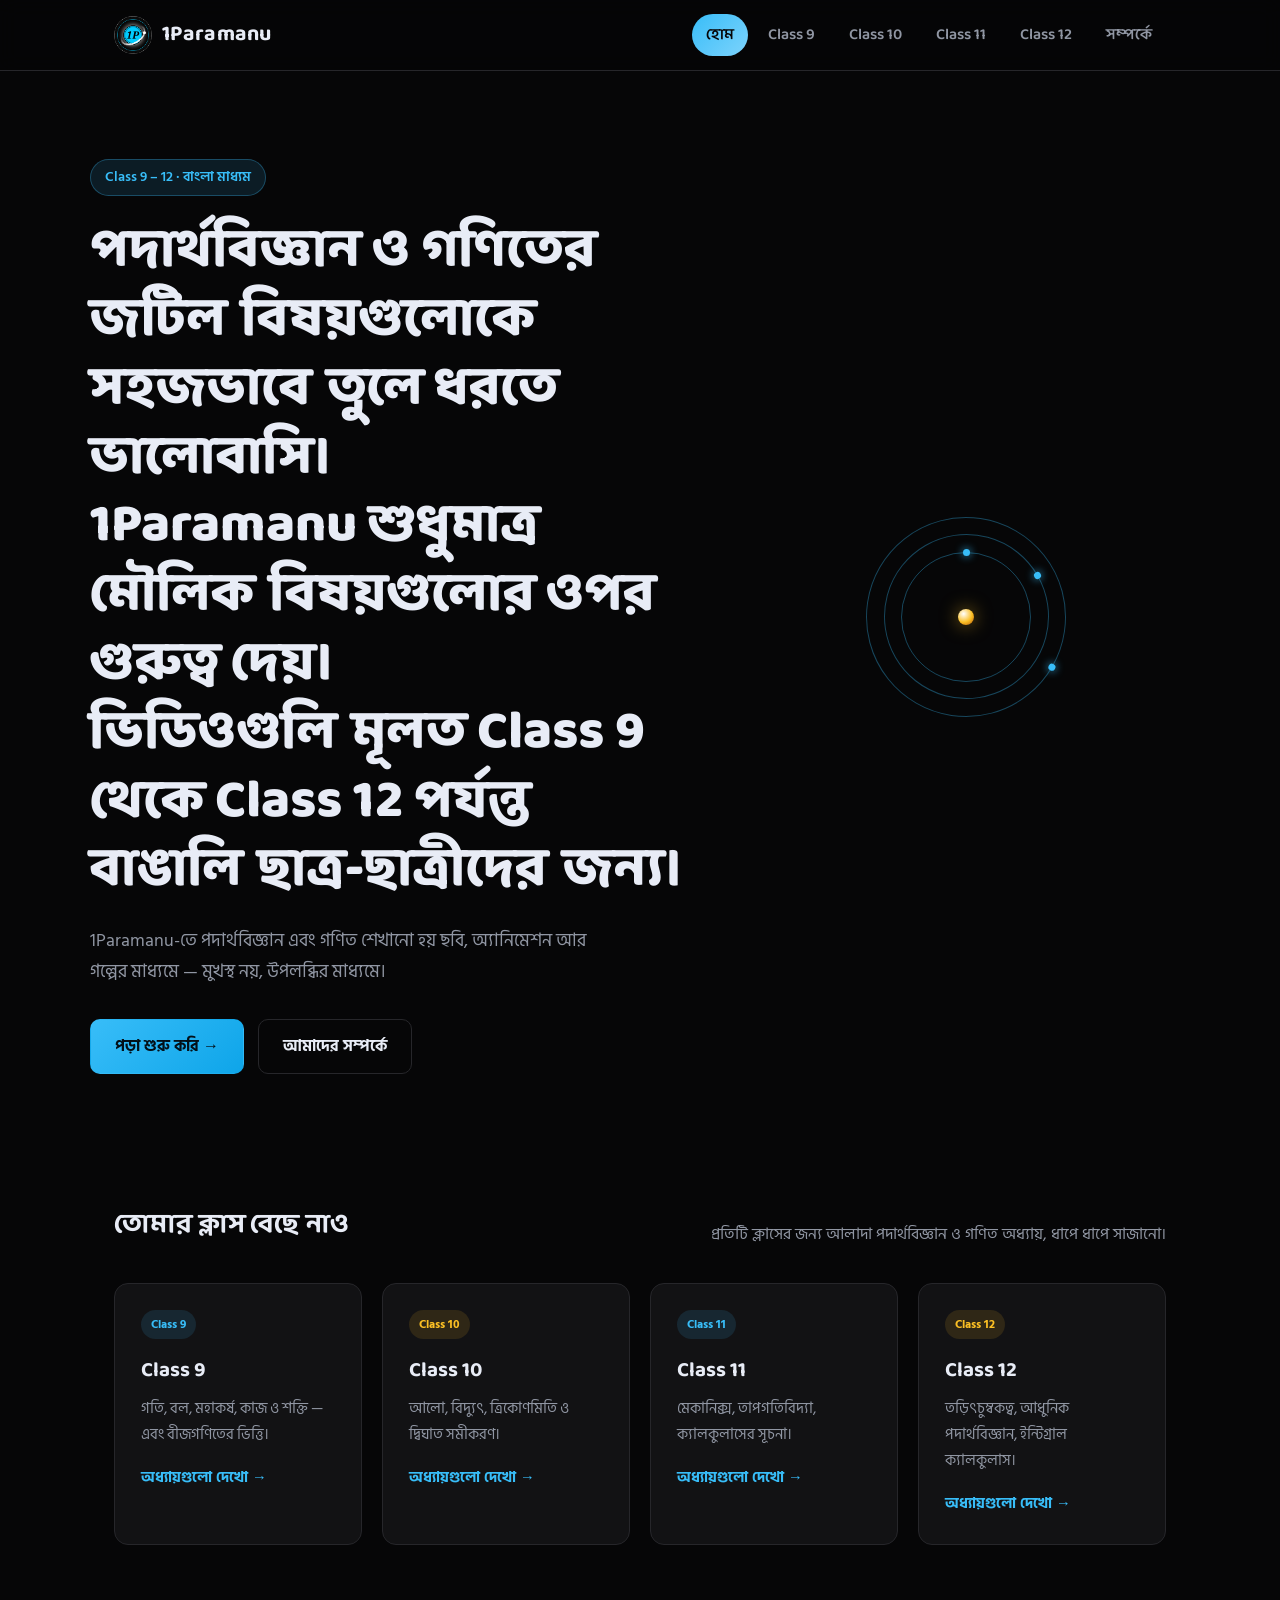
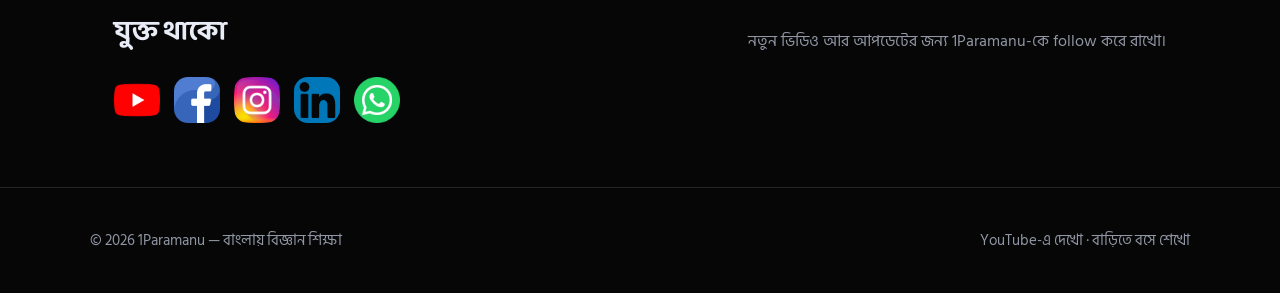
==== index.html @ c8148824 "Update index.html" ====
<!DOCTYPE html>
<html lang="bn">
<head>
<meta charset="UTF-8">
<meta name="viewport" content="width=device-width, initial-scale=1.0">
<title>1Paramanu | পদার্থবিজ্ঞান ও গণিত, বাংলায়</title>
<meta name="description" content="Class 9 থেকে 12 পর্যন্ত পদার্থবিজ্ঞান ও গণিত, সহজ বাংলায়, ভিজ্যুয়াল অ্যানিমেশনের মাধ্যমে।">
<link rel="stylesheet" href="style.css">
</head>
<body>

<header>
  <nav class="nav">
    <a href="index.html" class="logo">
      <img src="logo.webp" alt="One Paramanu" class="logo-img" width="38" height="38">
      1Paramanu
    </a>
    <button class="nav-toggle" aria-label="মেনু খুলুন" onclick="document.querySelector('.nav-links').classList.toggle('open')">☰</button>
    <ul class="nav-links">
      <li><a class="nav-link active" href="index.html">হোম</a></li>
      <li><a class="nav-link" href="class9.html">Class 9</a></li>
      <li><a class="nav-link" href="class10.html">Class 10</a></li>
      <li><a class="nav-link" href="class11.html">Class 11</a></li>
      <li><a class="nav-link" href="class12.html">Class 12</a></li>
      <li><a class="nav-link" href="about.html">সম্পর্কে</a></li>
    </ul>
  </nav>
</header>

<section class="hero">
  <div class="hero-grid">
    <div>
      <span class="eyebrow"> Class 9 – 12 · বাংলা মাধ্যম</span>
      <h1>
পদার্থবিজ্ঞান ও গণিতের জটিল বিষয়গুলোকে সহজভাবে তুলে ধরতে ভালোবাসি।<br>
1Paramanu শুধুমাত্র মৌলিক বিষয়গুলোর ওপর গুরুত্ব দেয়।<br>
ভিডিওগুলি মূলত Class 9 থেকে Class 12 পর্যন্ত বাঙালি ছাত্র-ছাত্রীদের জন্য।
</h1>
      <p>1Paramanu-তে পদার্থবিজ্ঞান এবং গণিত শেখানো হয় ছবি, অ্যানিমেশন আর গল্পের মাধ্যমে — মুখস্থ নয়, উপলব্ধির মাধ্যমে।</p>
      <div class="btn-row">
        <a href="class9.html" class="btn btn-primary">পড়া শুরু করি →</a>
        <a href="about.html" class="btn btn-secondary">আমাদের সম্পর্কে</a>
      </div>
    </div>
    <div class="atom-stage">
      <div class="atom">
        <div class="orbit orbit-1"><div class="electron"></div></div>
        <div class="orbit orbit-2"><div class="electron"></div></div>
        <div class="orbit orbit-3"><div class="electron"></div></div>
        <div class="nucleus"></div>
      </div>
    </div>
  </div>
</section>

<section id="classes">
  <div class="wrap">
    <div class="section-head">
      <h2>তোমার ক্লাস বেছে নাও</h2>
      <p>প্রতিটি ক্লাসের জন্য আলাদা পদার্থবিজ্ঞান ও গণিত অধ্যায়, ধাপে ধাপে সাজানো।</p>
    </div>
    <div class="class-grid">
      <div class="class-card">
        <span class="tag physics">Class 9</span>
        <h3>Class 9</h3>
        <p>গতি, বল, মহাকর্ষ, কাজ ও শক্তি — এবং বীজগণিতের ভিত্তি।</p>
        <a class="go" href="class9.html">অধ্যায়গুলো দেখো →</a>
      </div>
      <div class="class-card">
        <span class="tag math">Class 10</span>
        <h3>Class 10</h3>
        <p>আলো, বিদ্যুৎ, ত্রিকোণমিতি ও দ্বিঘাত সমীকরণ।</p>
        <a class="go" href="class10.html">অধ্যায়গুলো দেখো →</a>
      </div>
      <div class="class-card">
        <span class="tag physics">Class 11</span>
        <h3>Class 11</h3>
        <p>মেকানিক্স, তাপগতিবিদ্যা, ক্যালকুলাসের সূচনা।</p>
        <a class="go" href="class11.html">অধ্যায়গুলো দেখো →</a>
      </div>
      <div class="class-card">
        <span class="tag math">Class 12</span>
        <h3>Class 12</h3>
        <p>তড়িৎচুম্বকত্ব, আধুনিক পদার্থবিজ্ঞান, ইন্টিগ্রাল ক্যালকুলাস।</p>
        <a class="go" href="class12.html">অধ্যায়গুলো দেখো →</a>
      </div>
    </div>
  </div>
</section>

<section class="social-section">
  <div class="wrap">
    <div class="section-head">
      <h2>যুক্ত থাকো</h2>
      <p>নতুন ভিডিও আর আপডেটের জন্য 1Paramanu-কে follow করে রাখো।</p>
    </div>
    <div class="social-row">
      <a class="social-btn youtube" href="https://youtube.com/@1paramanu?si=-sLL2XbflFCzx0f9" target="_blank" rel="noopener" aria-label="YouTube">
        <img src="youtube.webp" alt="YouTube" width="46" height="46">
      </a>
      <a class="social-btn facebook" href="https://facebook.com/profile.php?id=61591580364175" target="_blank" rel="noopener" aria-label="Facebook">
        <img src="facebook.webp" alt="Facebook" width="46" height="46">
      </a>
      <a class="social-btn instagram" href="https://instagram.com/one_paramanu" target="_blank" rel="noopener" aria-label="Instagram">
        <img src="instagram.webp" alt="Instagram" width="46" height="46">
      </a>
      <a class="social-btn linkedin" href="https://www.linkedin.com/in/subhajit-das-558a62386/" target="_blank" rel="noopener" aria-label="LinkedIn">
        <img src="linkedin.webp" alt="LinkedIn" width="46" height="46">
      </a>
      <a class="social-btn whatsapp" href="https://whatsapp.com/channel/0029VbBiETI7dmeeoJoPIU3R" target="_blank" rel="noopener" aria-label="WhatsApp">
        <img src="whatsapp.webp" alt="WhatsApp" width="46" height="46">
      </a>
    </div>
  </div>
</section>

<footer>
  <div class="footer-wrap">
    <span>© 2026 1Paramanu — বাংলায় বিজ্ঞান শিক্ষা</span>
    <span>YouTube-এ দেখো · বাড়িতে বসে শেখো</span>
  </div>
</footer>

</body>
</html>
---- style.css ----
/* =====================================================
   One Paramanu — shared stylesheet
   ===================================================== */

@import url('https://fonts.googleapis.com/css2?family=Baloo+Da+2:wght@500;600;700;800&family=Hind+Siliguri:wght@400;500;600;700&display=swap');

:root{
  /* ---- Color tokens ---- */
  --bg:        #060607;   /* true dark black background */
  --bg-alt:    #0C0C0E;   /* slightly lighter panel */
  --surface:   #121214;   /* card surface */
  --border:    #26262A;   /* hairline borders */
  --text:      #E8ECF6;   /* primary text */
  --text-muted:#9096A3;   /* secondary text */

  --physics:        #38BDF8;   /* sky blue — physics */
  --physics-soft:   rgba(56,189,248,0.12);
  --math:           #FBBF24;   /* amber/gold — mathematics */
  --math-soft:      rgba(251,191,36,0.12);

  --radius: 14px;
  --max-width: 1100px;
}

*{ box-sizing:border-box; margin:0; padding:0; }

html{ scroll-behavior:smooth; }

body{
  background:var(--bg);
  color:var(--text);
  font-family:'Hind Siliguri', sans-serif;
  line-height:1.7;
  -webkit-font-smoothing:antialiased;
}

h1,h2,h3,.logo,.nav-link,.pill{
  font-family:'Baloo Da 2', 'Hind Siliguri', sans-serif;
}

a{ color:inherit; text-decoration:none; }

img,svg{ display:block; max-width:100%; }

.wrap{
  max-width:var(--max-width);
  margin:0 auto;
  padding:0 24px;
}

/* ---------------- Header ---------------- */
header{
  position:sticky;
  top:0;
  z-index:50;
  background:rgba(6,6,7,0.85);
  backdrop-filter:blur(10px);
  border-bottom:1px solid var(--border);
}

.nav{
  display:flex;
  align-items:center;
  justify-content:space-between;
  padding:16px 24px;
  max-width:var(--max-width);
  margin:0 auto;
}

.logo{
  display:flex;
  align-items:center;
  gap:10px;
  font-size:1.35rem;
  font-weight:700;
  letter-spacing:0.3px;
}

.logo-img{ height:38px; width:38px; object-fit:contain; border-radius:50%; }

.nav-links{
  display:flex;
  align-items:center;
  gap:6px;
  list-style:none;
  flex-wrap:wrap;
}

.nav-link{
  padding:8px 14px;
  border-radius:999px;
  font-size:0.98rem;
  font-weight:600;
  color:var(--text-muted);
  transition:background .2s, color .2s;
}

.nav-link:hover{ color:var(--text); background:var(--surface); }

.nav-link.active{
  color:var(--bg);
  background:linear-gradient(135deg, var(--physics), #7dd3fc);
}

.nav-toggle{
  display:none;
  background:none;
  border:1px solid var(--border);
  border-radius:8px;
  color:var(--text);
  padding:8px 10px;
  font-size:1.2rem;
}

/* ---------------- Hero ---------------- */
.hero{
  padding:88px 24px 64px;
  position:relative;
  overflow:hidden;
}

.hero-grid{
  max-width:var(--max-width);
  margin:0 auto;
  display:grid;
  grid-template-columns:1.15fr 0.85fr;
  gap:48px;
  align-items:center;
}

.eyebrow{
  display:inline-flex;
  align-items:center;
  gap:8px;
  font-size:0.85rem;
  font-weight:600;
  color:var(--physics);
  background:var(--physics-soft);
  border:1px solid rgba(56,189,248,0.3);
  padding:6px 14px;
  border-radius:999px;
  margin-bottom:22px;
}

.hero h1{
  font-size:clamp(2.1rem, 4.2vw, 3.4rem);
  font-weight:800;
  line-height:1.28;
  margin-bottom:20px;
}

.hero h1 .hl-physics{ color:var(--physics); }
.hero h1 .hl-math{ color:var(--math); }

.hero p{
  font-size:1.12rem;
  color:var(--text-muted);
  max-width:52ch;
  margin-bottom:32px;
}

.btn-row{ display:flex; gap:14px; flex-wrap:wrap; }

.btn{
  display:inline-flex;
  align-items:center;
  gap:8px;
  padding:13px 24px;
  border-radius:10px;
  font-weight:700;
  font-size:1rem;
  border:1px solid transparent;
  cursor:pointer;
}

.btn-primary{
  background:linear-gradient(135deg, var(--physics), #0ea5e9);
  color:#031018;
}

.btn-secondary{
  background:transparent;
  border:1px solid var(--border);
  color:var(--text);
}

/* ---- Orbiting atom, the site's signature visual ---- */
.atom-stage{
  display:flex;
  align-items:center;
  justify-content:center;
}

.atom{
  width:min(200px, 55vw);
  height:min(200px, 55vw);
  position:relative;
}

.nucleus{
  position:absolute;
  top:50%; left:50%;
  width:16px; height:16px;
  margin:-8px 0 0 -8px;
  border-radius:50%;
  background:radial-gradient(circle at 35% 30%, #fff, var(--math) 55%, #b45309 100%);
  box-shadow:0 0 18px rgba(251,191,36,0.55);
}

.orbit{
  position:absolute;
  top:50%; left:50%;
  border:1px solid rgba(56,189,248,0.35);
  border-radius:50%;
  transform-origin:center;
}

.orbit-1{ width:130px; height:130px; margin:-65px 0 0 -65px; transform:rotate(0deg); animation:spin 9s linear infinite; }
.orbit-2{ width:165px; height:165px; margin:-82.5px 0 0 -82.5px; transform:rotate(60deg); animation:spin 13s linear infinite reverse; }
.orbit-3{ width:200px; height:200px; margin:-100px 0 0 -100px; transform:rotate(120deg); animation:spin 17s linear infinite; }

.electron{
  position:absolute;
  top:-4px; left:50%;
  width:7px; height:7px;
  margin-left:-3.5px;
  border-radius:50%;
  background:var(--physics);
  box-shadow:0 0 8px var(--physics);
}

@keyframes spin{ to{ transform:rotate(360deg); } }
.orbit-2{ animation-name:spinRev; }
@keyframes spinRev{ from{ transform:rotate(60deg); } to{ transform:rotate(-300deg); } }

@media (prefers-reduced-motion: reduce){
  .orbit-1,.orbit-2,.orbit-3{ animation:none; }
}

/* ---------------- Section shared ---------------- */
section{ padding:64px 24px; }

.section-head{
  display:flex;
  align-items:flex-end;
  justify-content:space-between;
  gap:20px;
  margin-bottom:34px;
  flex-wrap:wrap;
}

.section-head h2{
  font-size:1.7rem;
  font-weight:700;
}

.section-head p{ color:var(--text-muted); max-width:60ch; }

/* ---------------- Class grid ---------------- */
.class-grid{
  display:grid;
  grid-template-columns:repeat(auto-fit, minmax(230px, 1fr));
  gap:20px;
}

.class-card{
  background:var(--surface);
  border:1px solid var(--border);
  border-radius:var(--radius);
  padding:26px;
  transition:transform .2s, border-color .2s;
}

.class-card:hover{
  transform:translateY(-4px);
  border-color:var(--physics);
}

.class-card .tag{
  display:inline-block;
  font-size:0.78rem;
  font-weight:700;
  padding:4px 10px;
  border-radius:999px;
  margin-bottom:14px;
}

.tag.physics{ background:var(--physics-soft); color:var(--physics); }
.tag.math{ background:var(--math-soft); color:var(--math); }

.class-card h3{ font-size:1.3rem; margin-bottom:8px; }
.class-card p{ color:var(--text-muted); font-size:0.96rem; margin-bottom:16px; }

.class-card .go{
  font-weight:700;
  font-size:0.92rem;
  color:var(--physics);
}

/* ---------------- Subject pills row (subject pages) ---------------- */
.pill-row{
  display:flex;
  gap:10px;
  flex-wrap:wrap;
  margin-bottom:36px;
}

.pill{
  padding:9px 18px;
  border-radius:999px;
  border:1px solid var(--border);
  background:var(--surface);
  font-weight:600;
  font-size:0.95rem;
  color:var(--text-muted);
}

.pill.active.physics{ border-color:var(--physics); color:var(--physics); background:var(--physics-soft); }
.pill.active.math{ border-color:var(--math); color:var(--math); background:var(--math-soft); }

/* ---------------- Topic list (subject pages) ---------------- */
.topic-list{ display:flex; flex-direction:column; gap:14px; }

.topic-row{
  display:flex;
  align-items:center;
  gap:18px;
  background:var(--surface);
  border:1px solid var(--border);
  border-radius:12px;
  padding:18px 22px;
}

.topic-num{
  font-family:'Baloo Da 2', sans-serif;
  font-weight:700;
  font-size:1.1rem;
  color:var(--text-muted);
  min-width:34px;
}

.topic-row h4{ font-size:1.05rem; font-weight:700; margin-bottom:2px; }
.topic-row span{ font-size:0.88rem; color:var(--text-muted); }

.topic-row .status{
  margin-inline-start:auto;
  font-size:0.8rem;
  font-weight:700;
  padding:4px 10px;
  border-radius:999px;
  white-space:nowrap;
}

.status.ready{ background:rgba(74,222,128,0.12); color:#4ADE80; }
.status.soon{ background:rgba(148,163,184,0.14); color:var(--text-muted); }

/* ---------------- About page ---------------- */
.about-block{
  display:grid;
  grid-template-columns:1fr;
  gap:22px;
  max-width:780px;
}

.about-block p{ color:var(--text-muted); }

/* ---------------- Social links ---------------- */
.social-row{
  display:flex;
  gap:14px;
  flex-wrap:wrap;
}

.social-btn{
  display:flex;
  align-items:center;
  justify-content:center;
  width:46px;
  height:46px;
  border-radius:14px;
  background:none;
  border:none;
  overflow:hidden;
  transition:transform .2s;
}

.social-btn img{ width:100%; height:100%; object-fit:contain; display:block; }

.social-btn:hover{
  transform:translateY(-3px) scale(1.06);
}

.social-section{
  padding-top:0;
}

.social-section .section-head{ margin-bottom:22px; }

.edu-list{
  list-style:none;
  display:flex;
  flex-direction:column;
  gap:12px;
}

.edu-list li{
  background:var(--surface);
  border:1px solid var(--border);
  border-radius:10px;
  padding:14px 18px;
  color:var(--text-muted);
  font-size:0.98rem;
}

.edu-list li strong{ color:var(--text); }

.contact-line{
  display:flex;
  align-items:center;
  gap:8px;
  font-weight:600;
  color:var(--physics);
}

/* About page: sky-blue & yellow heading accents */
.heading-sky{ color:var(--physics) !important; }
.heading-yellow{ color:var(--math) !important; }

/* Profile photo */
.profile-row{
  display:flex;
  align-items:center;
  gap:28px;
  flex-wrap:wrap;
  margin-bottom:8px;
}

.profile-photo{
  width:88px;
  height:88px;
  border-radius:50%;
  object-fit:cover;
  border:3px solid var(--physics);
  box-shadow:0 0 24px rgba(56,189,248,0.25);
  flex-shrink:0;
}

/* Social icons use full-color logo images, no per-brand overrides needed */

/* ---------------- Footer ---------------- */
footer{
  border-top:1px solid var(--border);
  padding:40px 24px;
  color:var(--text-muted);
  font-size:0.92rem;
}

.footer-wrap{
  max-width:var(--max-width);
  margin:0 auto;
  display:flex;
  justify-content:space-between;
  flex-wrap:wrap;
  gap:16px;
}

/* ---------------- Responsive ---------------- */
@media (max-width: 860px){
  .hero-grid{ grid-template-columns:1fr; }
  .atom-stage{ order:-1; }
}

@media (max-width: 720px){
  .nav-links{
    position:absolute;
    top:100%; left:0; right:0;
    background:var(--bg-alt);
    border-bottom:1px solid var(--border);
    flex-direction:column;
    align-items:stretch;
    padding:10px 24px 18px;
    display:none;
  }
  .nav-links.open{ display:flex; }
  .nav-toggle{ display:inline-block; }
}
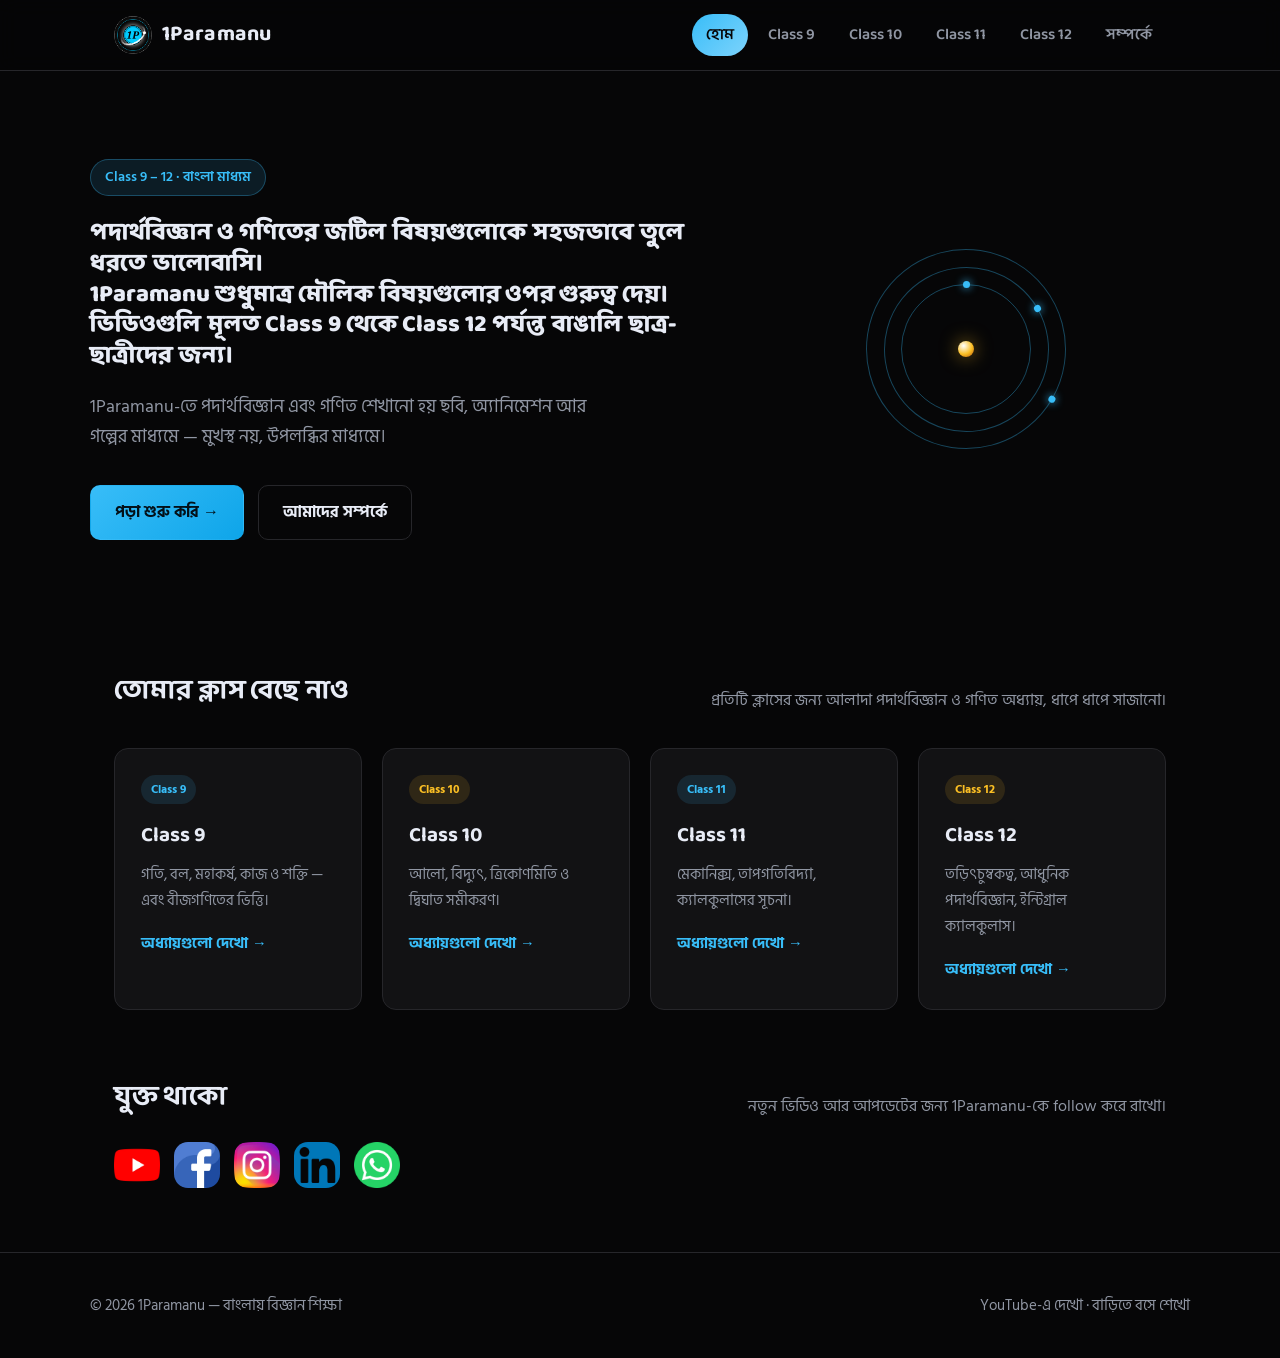
==== commit e9b9516f: "Update index.html" ====
--- a/index.html
+++ b/index.html
@@ -31,7 +31,7 @@
   <div class="hero-grid">
     <div>
       <span class="eyebrow"> Class 9 – 12 · বাংলা মাধ্যম</span>
-      <h1>
+      <h1 style="font-size: 24px;">
 পদার্থবিজ্ঞান ও গণিতের জটিল বিষয়গুলোকে সহজভাবে তুলে ধরতে ভালোবাসি।<br>
 1Paramanu শুধুমাত্র মৌলিক বিষয়গুলোর ওপর গুরুত্ব দেয়।<br>
 ভিডিওগুলি মূলত Class 9 থেকে Class 12 পর্যন্ত বাঙালি ছাত্র-ছাত্রীদের জন্য।
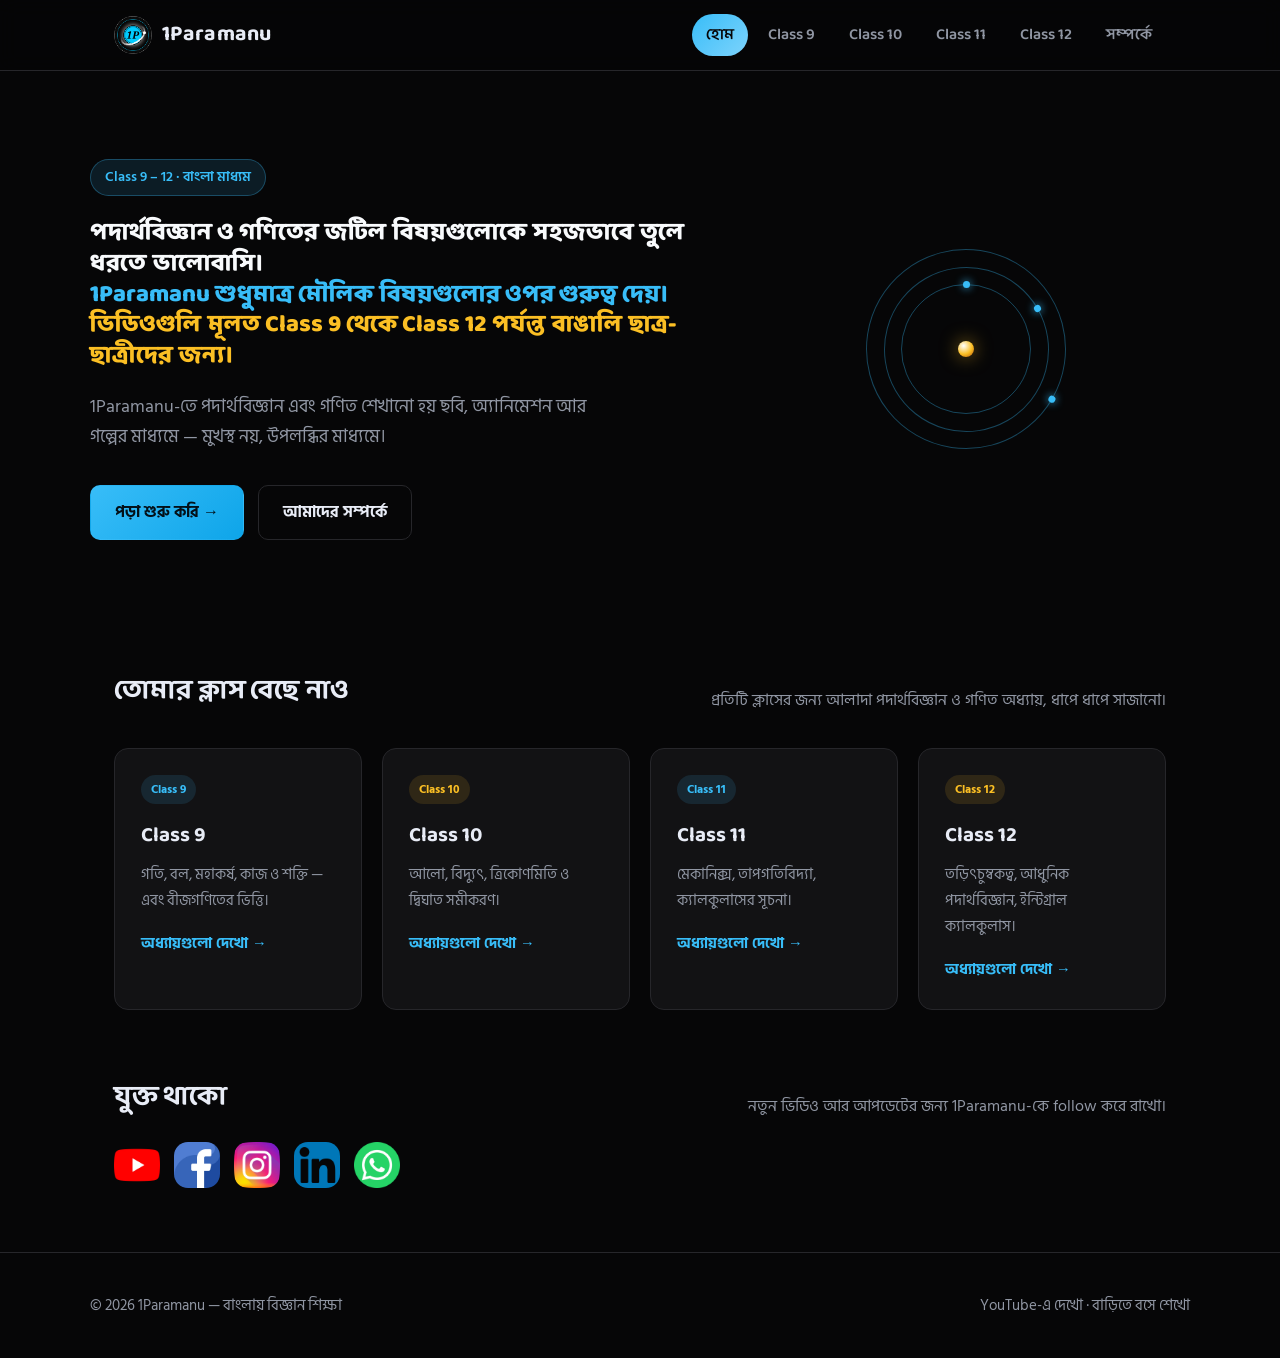
==== commit a4dd22f0: "Update index.html" ====
--- a/index.html
+++ b/index.html
@@ -32,9 +32,9 @@
     <div>
       <span class="eyebrow"> Class 9 – 12 · বাংলা মাধ্যম</span>
       <h1 style="font-size: 24px;">
-পদার্থবিজ্ঞান ও গণিতের জটিল বিষয়গুলোকে সহজভাবে তুলে ধরতে ভালোবাসি।<br>
-1Paramanu শুধুমাত্র মৌলিক বিষয়গুলোর ওপর গুরুত্ব দেয়।<br>
-ভিডিওগুলি মূলত Class 9 থেকে Class 12 পর্যন্ত বাঙালি ছাত্র-ছাত্রীদের জন্য।
+  <span style="color: #F8FAFC;">পদার্থবিজ্ঞান ও গণিতের জটিল বিষয়গুলোকে সহজভাবে তুলে ধরতে ভালোবাসি।</span><br>
+  <span class="heading-sky">1Paramanu শুধুমাত্র মৌলিক বিষয়গুলোর ওপর গুরুত্ব দেয়।</span><br>
+  <span class="heading-yellow">ভিডিওগুলি মূলত Class 9 থেকে Class 12 পর্যন্ত বাঙালি ছাত্র-ছাত্রীদের জন্য।</span>
 </h1>
       <p>1Paramanu-তে পদার্থবিজ্ঞান এবং গণিত শেখানো হয় ছবি, অ্যানিমেশন আর গল্পের মাধ্যমে — মুখস্থ নয়, উপলব্ধির মাধ্যমে।</p>
       <div class="btn-row">
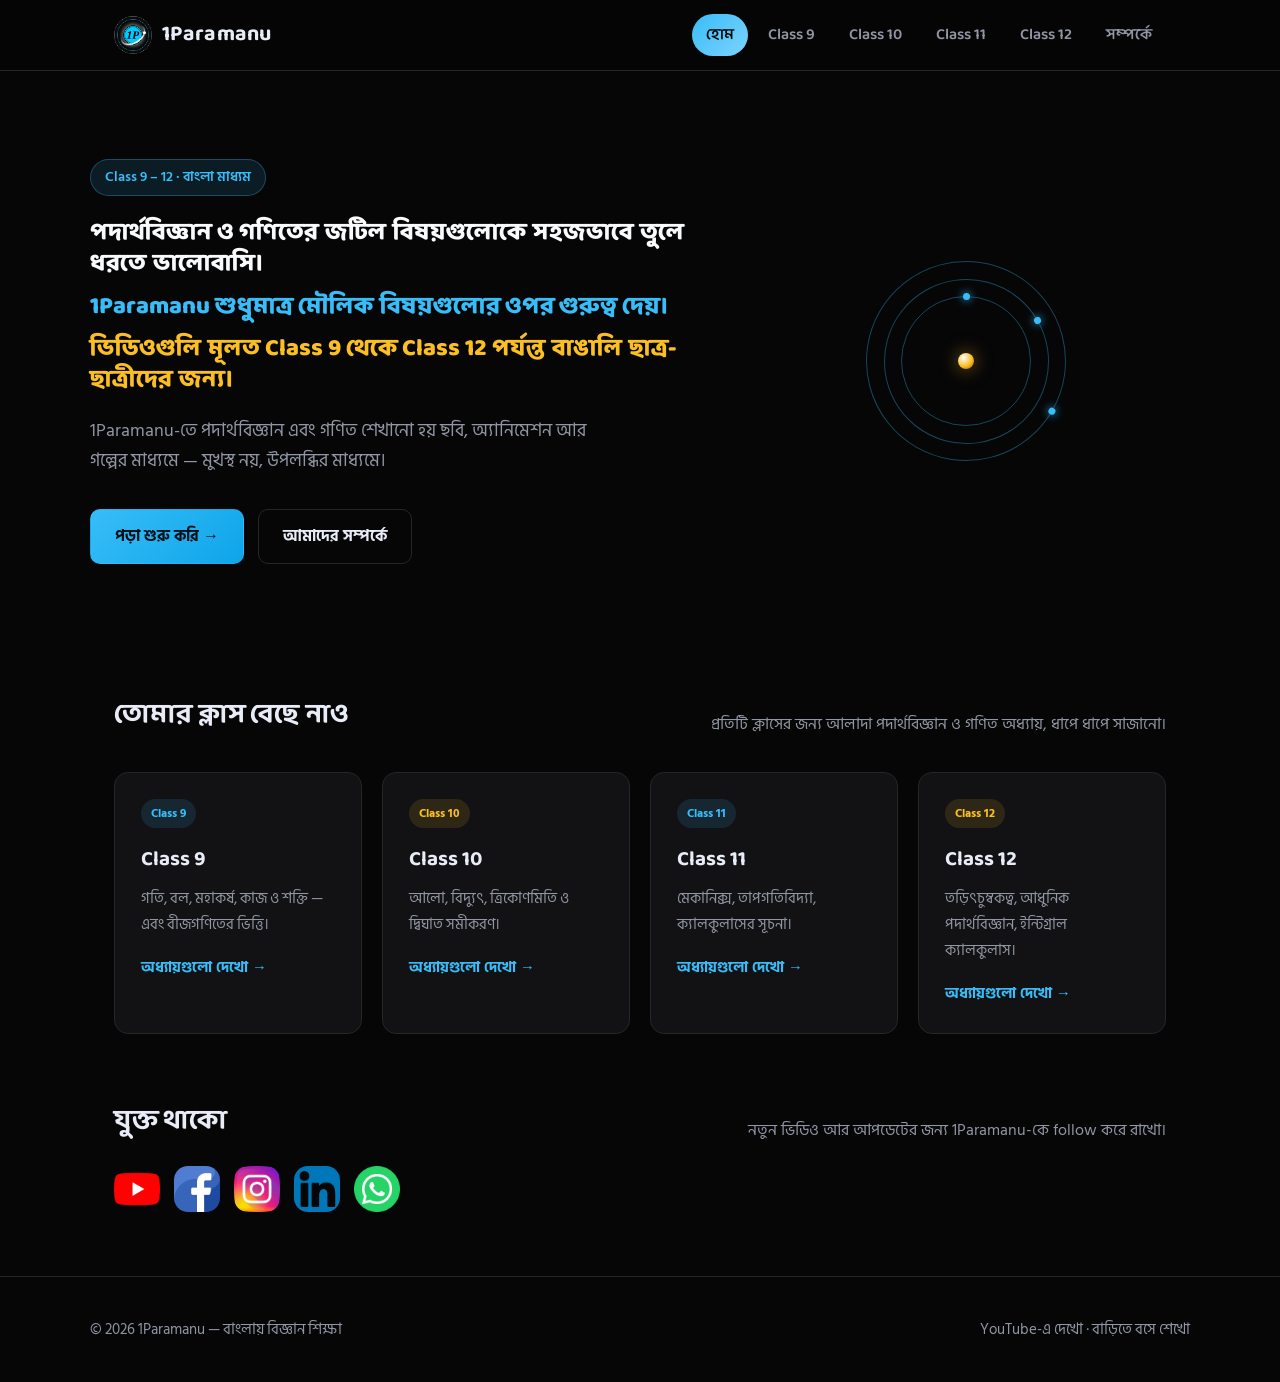
==== commit 5ba42660: "Update index.html" ====
--- a/index.html
+++ b/index.html
@@ -32,9 +32,9 @@
     <div>
       <span class="eyebrow"> Class 9 – 12 · বাংলা মাধ্যম</span>
       <h1 style="font-size: 24px;">
-  <span style="color: #F8FAFC;">পদার্থবিজ্ঞান ও গণিতের জটিল বিষয়গুলোকে সহজভাবে তুলে ধরতে ভালোবাসি।</span><br>
-  <span class="heading-sky">1Paramanu শুধুমাত্র মৌলিক বিষয়গুলোর ওপর গুরুত্ব দেয়।</span><br>
-  <span class="heading-yellow">ভিডিওগুলি মূলত Class 9 থেকে Class 12 পর্যন্ত বাঙালি ছাত্র-ছাত্রীদের জন্য।</span>
+  <span style="color: #F8FAFC; display: block; margin-bottom: 12px;">পদার্থবিজ্ঞান ও গণিতের জটিল বিষয়গুলোকে সহজভাবে তুলে ধরতে ভালোবাসি।</span>
+  <span class="heading-sky" style="display: block; margin-bottom: 12px;">1Paramanu শুধুমাত্র মৌলিক বিষয়গুলোর ওপর গুরুত্ব দেয়।</span>
+  <span class="heading-yellow" style="display: block;">ভিডিওগুলি মূলত Class 9 থেকে Class 12 পর্যন্ত বাঙালি ছাত্র-ছাত্রীদের জন্য।</span>
 </h1>
       <p>1Paramanu-তে পদার্থবিজ্ঞান এবং গণিত শেখানো হয় ছবি, অ্যানিমেশন আর গল্পের মাধ্যমে — মুখস্থ নয়, উপলব্ধির মাধ্যমে।</p>
       <div class="btn-row">
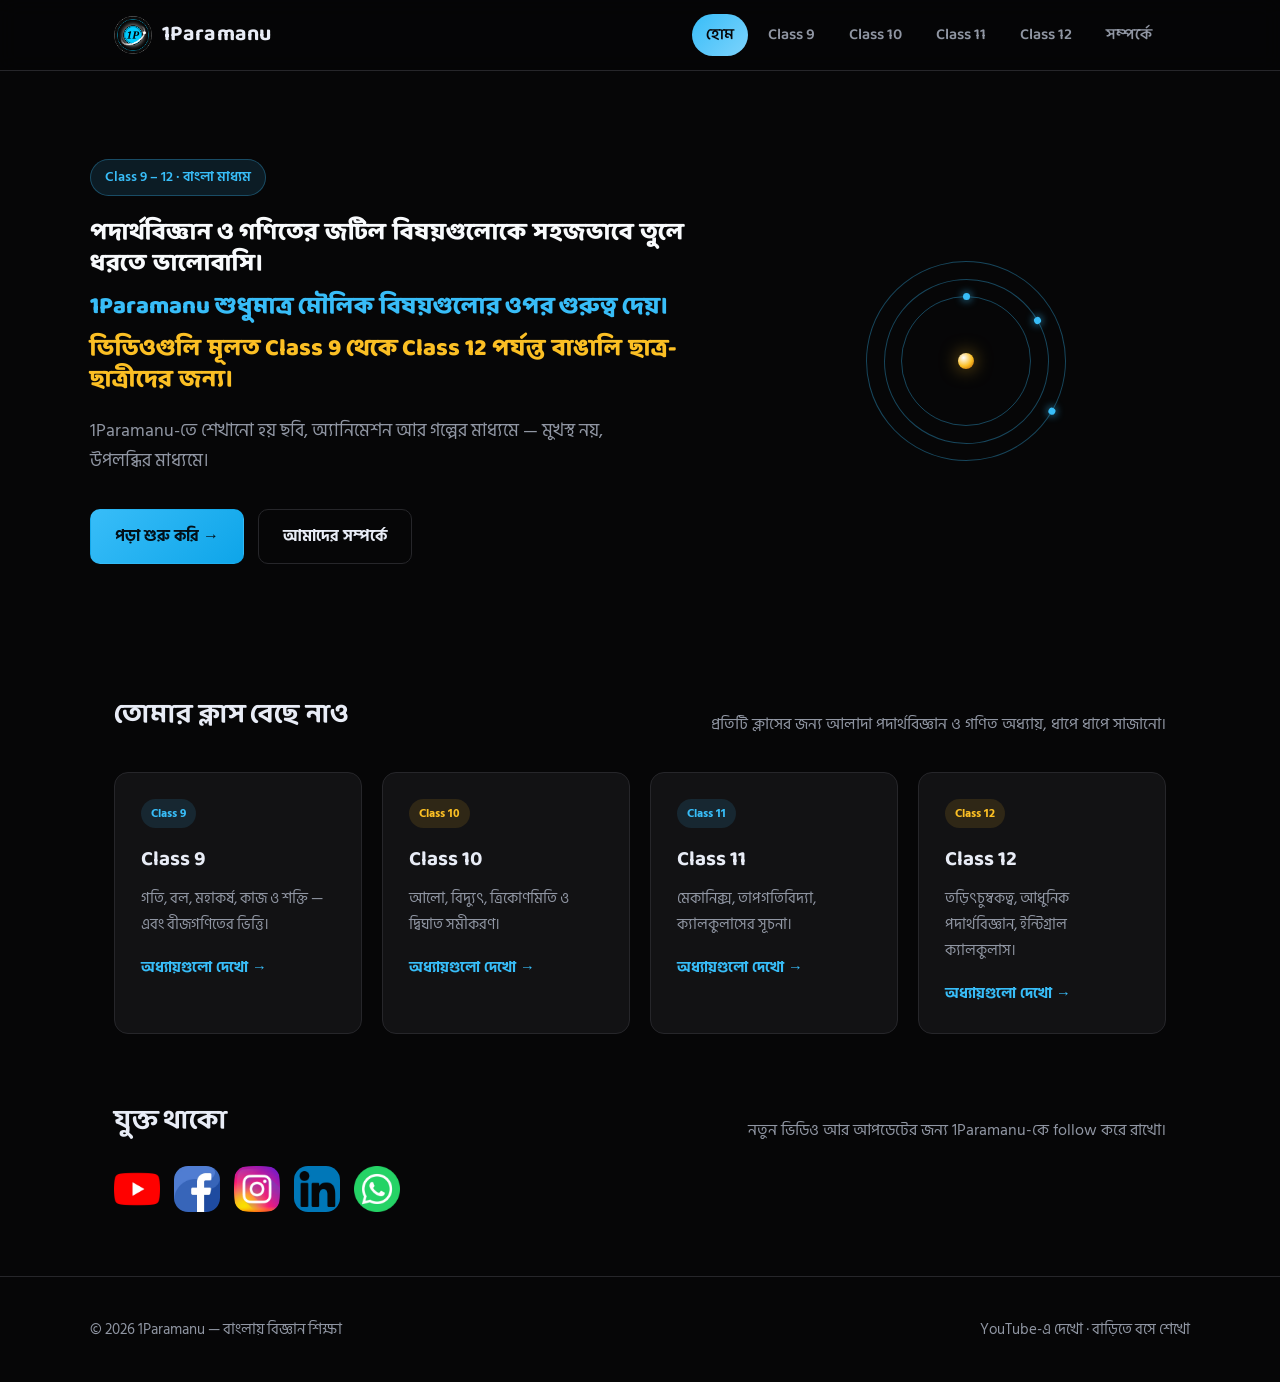
==== commit 0f02bc95: "Update index.html" ====
--- a/index.html
+++ b/index.html
@@ -36,7 +36,7 @@
   <span class="heading-sky" style="display: block; margin-bottom: 12px;">1Paramanu শুধুমাত্র মৌলিক বিষয়গুলোর ওপর গুরুত্ব দেয়।</span>
   <span class="heading-yellow" style="display: block;">ভিডিওগুলি মূলত Class 9 থেকে Class 12 পর্যন্ত বাঙালি ছাত্র-ছাত্রীদের জন্য।</span>
 </h1>
-      <p>1Paramanu-তে পদার্থবিজ্ঞান এবং গণিত শেখানো হয় ছবি, অ্যানিমেশন আর গল্পের মাধ্যমে — মুখস্থ নয়, উপলব্ধির মাধ্যমে।</p>
+      <p>1Paramanu-তে শেখানো হয় ছবি, অ্যানিমেশন আর গল্পের মাধ্যমে — মুখস্থ নয়, উপলব্ধির মাধ্যমে।</p>
       <div class="btn-row">
         <a href="class9.html" class="btn btn-primary">পড়া শুরু করি →</a>
         <a href="about.html" class="btn btn-secondary">আমাদের সম্পর্কে</a>
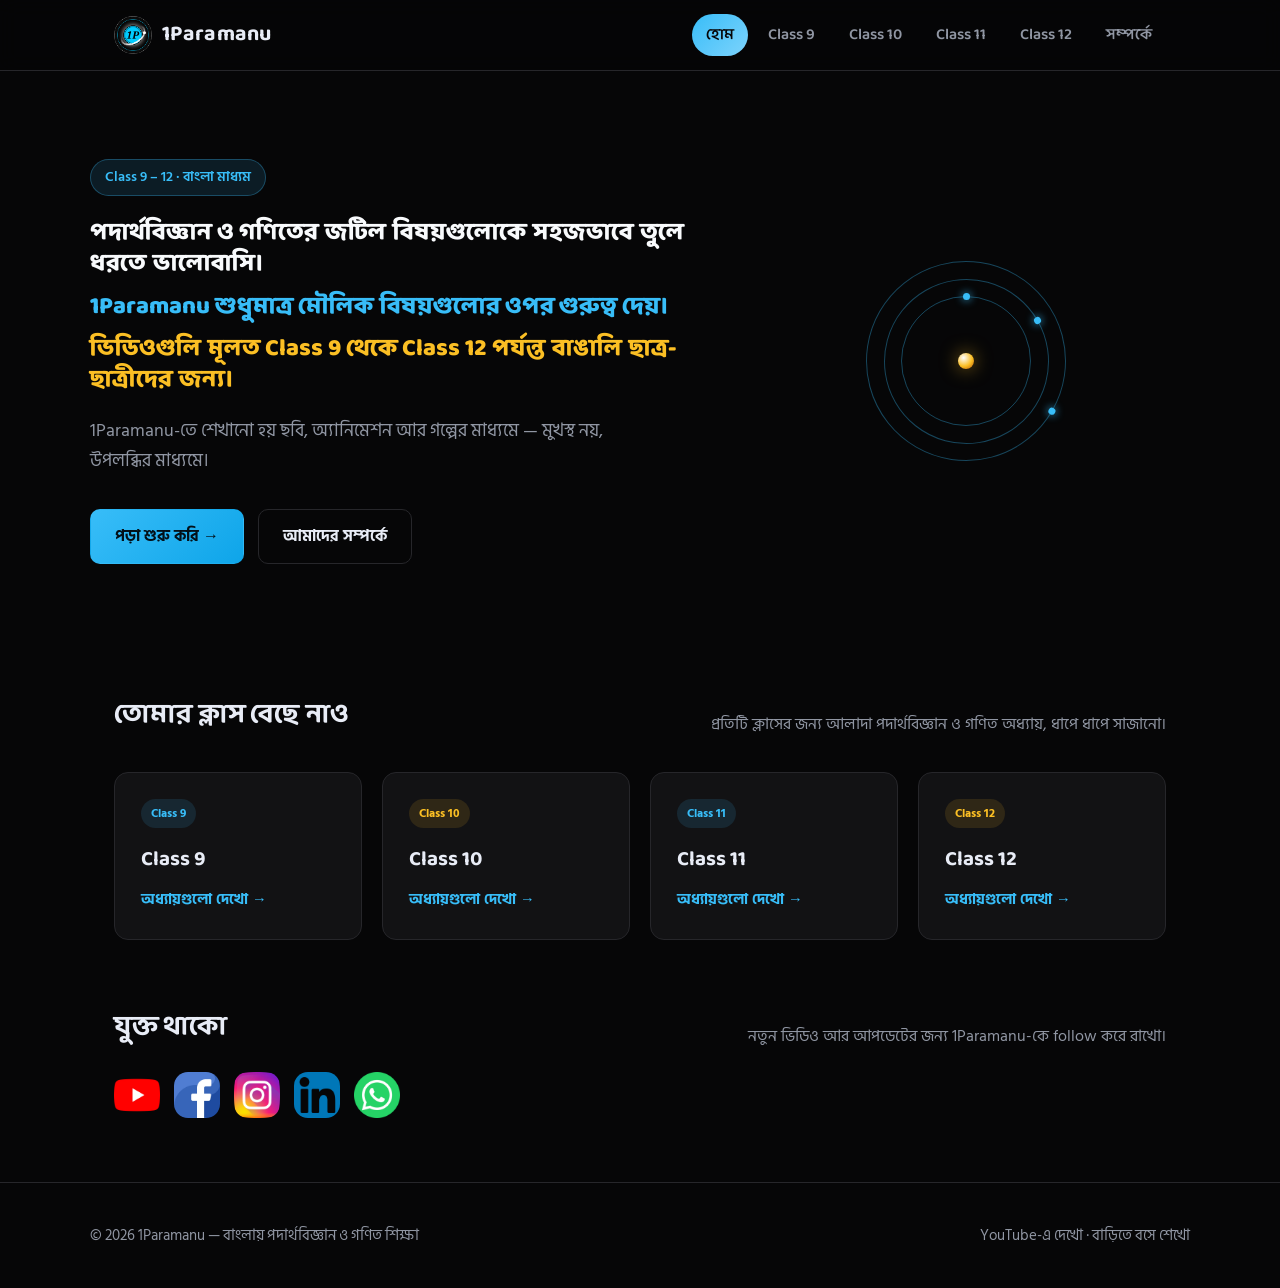
==== commit 1558f25b: "Update index.html" ====
--- a/index.html
+++ b/index.html
@@ -63,25 +63,21 @@
       <div class="class-card">
         <span class="tag physics">Class 9</span>
         <h3>Class 9</h3>
-        <p>গতি, বল, মহাকর্ষ, কাজ ও শক্তি — এবং বীজগণিতের ভিত্তি।</p>
         <a class="go" href="class9.html">অধ্যায়গুলো দেখো →</a>
       </div>
       <div class="class-card">
         <span class="tag math">Class 10</span>
         <h3>Class 10</h3>
-        <p>আলো, বিদ্যুৎ, ত্রিকোণমিতি ও দ্বিঘাত সমীকরণ।</p>
         <a class="go" href="class10.html">অধ্যায়গুলো দেখো →</a>
       </div>
       <div class="class-card">
         <span class="tag physics">Class 11</span>
         <h3>Class 11</h3>
-        <p>মেকানিক্স, তাপগতিবিদ্যা, ক্যালকুলাসের সূচনা।</p>
         <a class="go" href="class11.html">অধ্যায়গুলো দেখো →</a>
       </div>
       <div class="class-card">
         <span class="tag math">Class 12</span>
         <h3>Class 12</h3>
-        <p>তড়িৎচুম্বকত্ব, আধুনিক পদার্থবিজ্ঞান, ইন্টিগ্রাল ক্যালকুলাস।</p>
         <a class="go" href="class12.html">অধ্যায়গুলো দেখো →</a>
       </div>
     </div>
@@ -116,7 +112,7 @@
 
 <footer>
   <div class="footer-wrap">
-    <span>© 2026 1Paramanu — বাংলায় বিজ্ঞান শিক্ষা</span>
+    <span>© 2026 1Paramanu — বাংলায় পদার্থবিজ্ঞান ও গণিত শিক্ষা</span>
     <span>YouTube-এ দেখো · বাড়িতে বসে শেখো</span>
   </div>
 </footer>
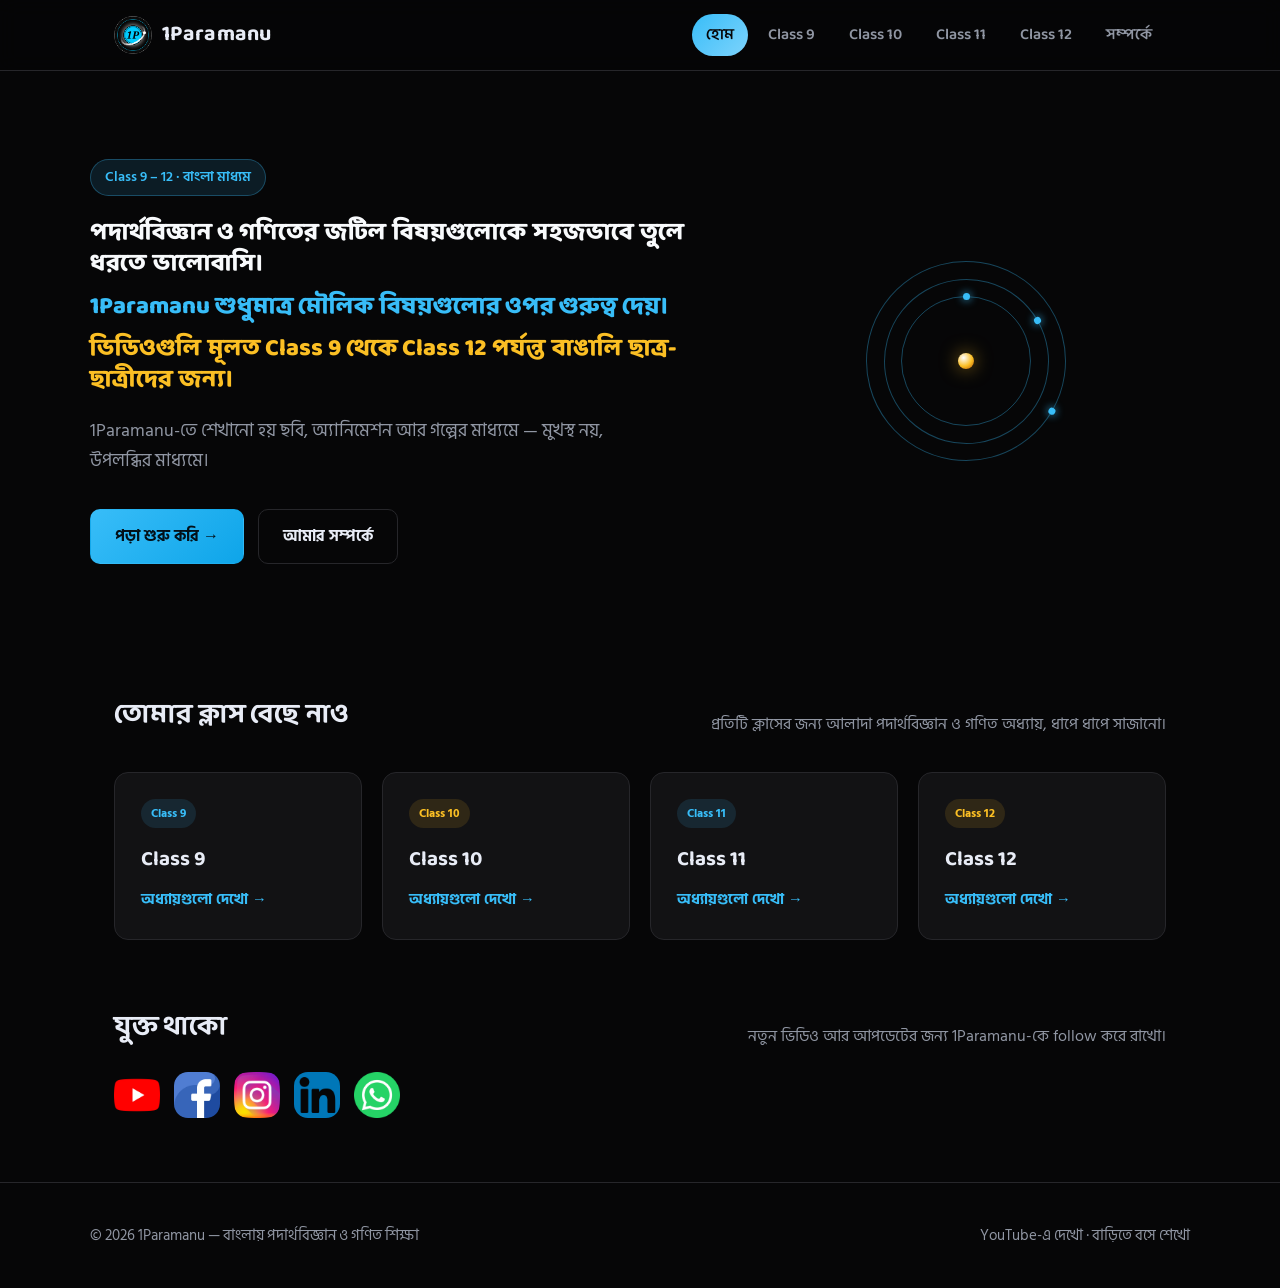
==== commit 2dddf9b0: "Update index.html" ====
--- a/index.html
+++ b/index.html
@@ -38,8 +38,8 @@
 </h1>
       <p>1Paramanu-তে শেখানো হয় ছবি, অ্যানিমেশন আর গল্পের মাধ্যমে — মুখস্থ নয়, উপলব্ধির মাধ্যমে।</p>
       <div class="btn-row">
-        <a href="class9.html" class="btn btn-primary">পড়া শুরু করি →</a>
-        <a href="about.html" class="btn btn-secondary">আমাদের সম্পর্কে</a>
+        <a href="#classes" class="btn btn-primary">পড়া শুরু করি →</a>
+        <a href="about.html" class="btn btn-secondary">আমার সম্পর্কে</a>
       </div>
     </div>
     <div class="atom-stage">
